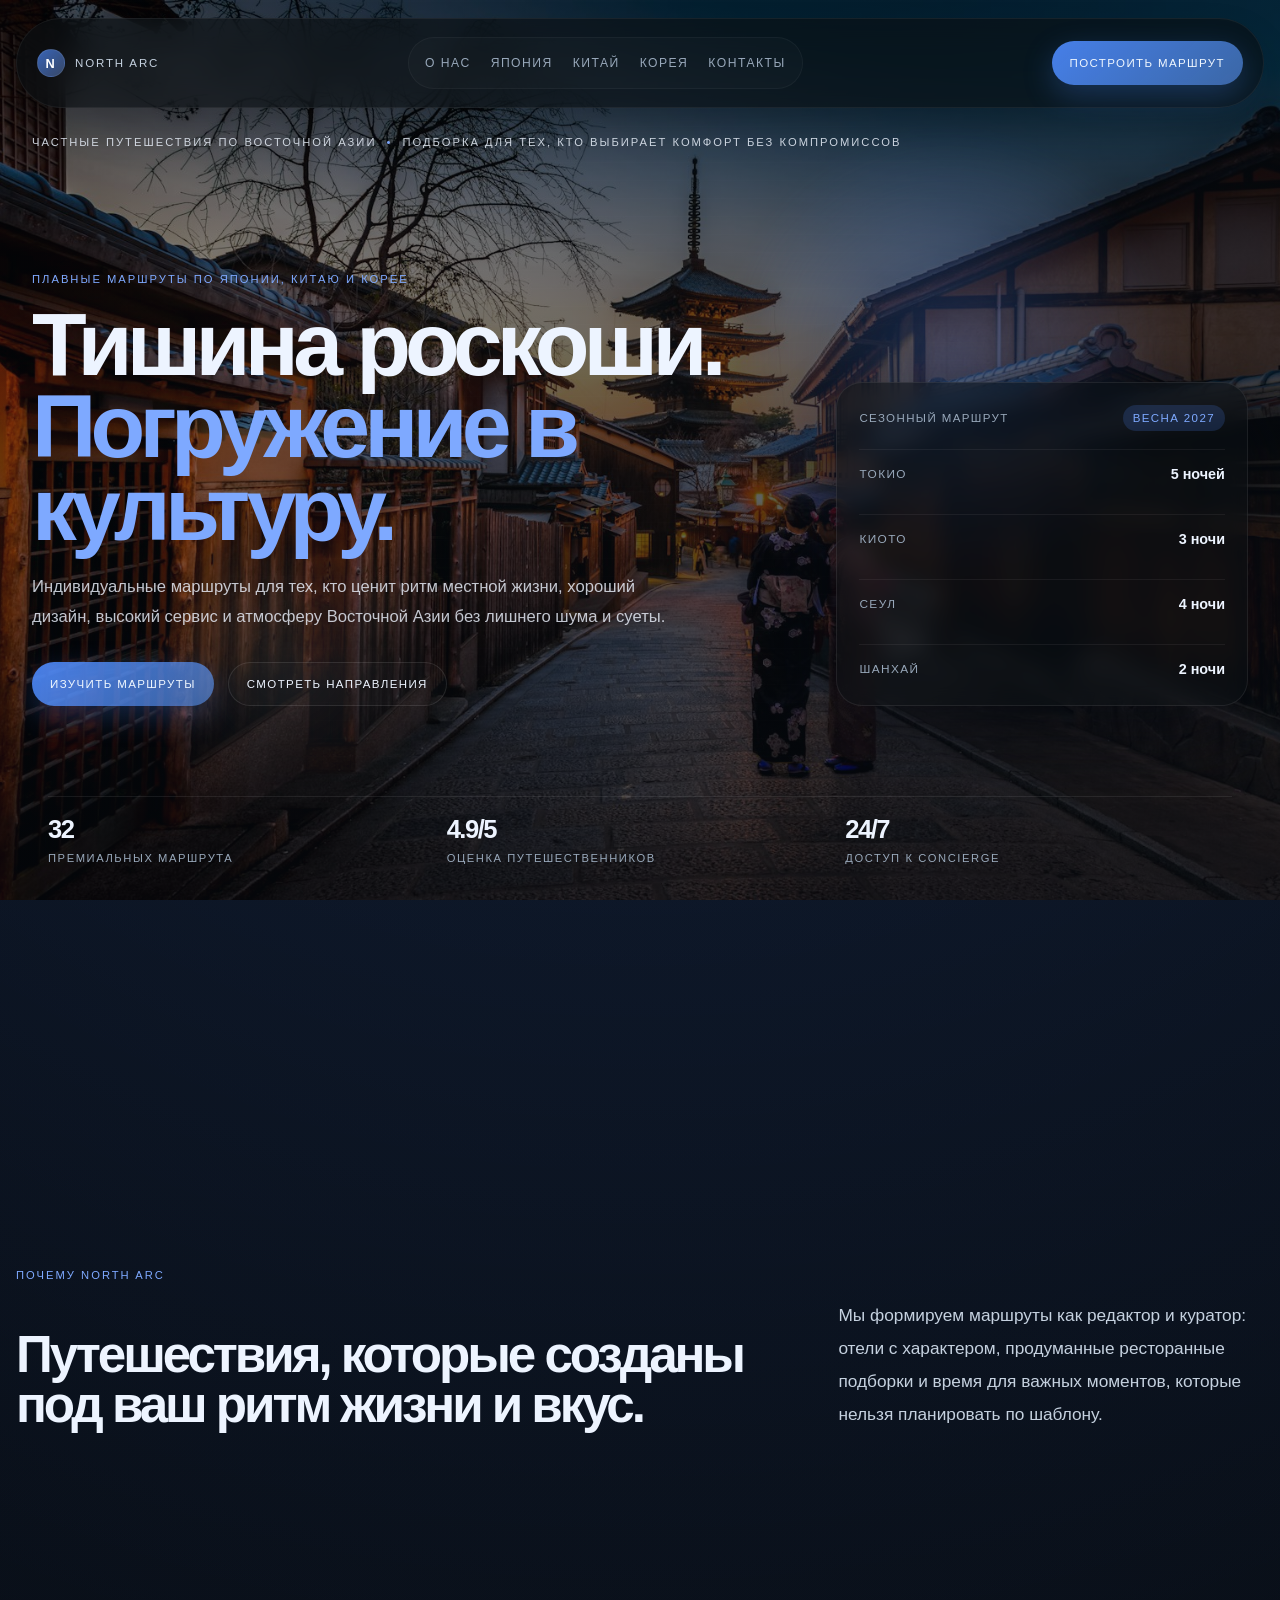
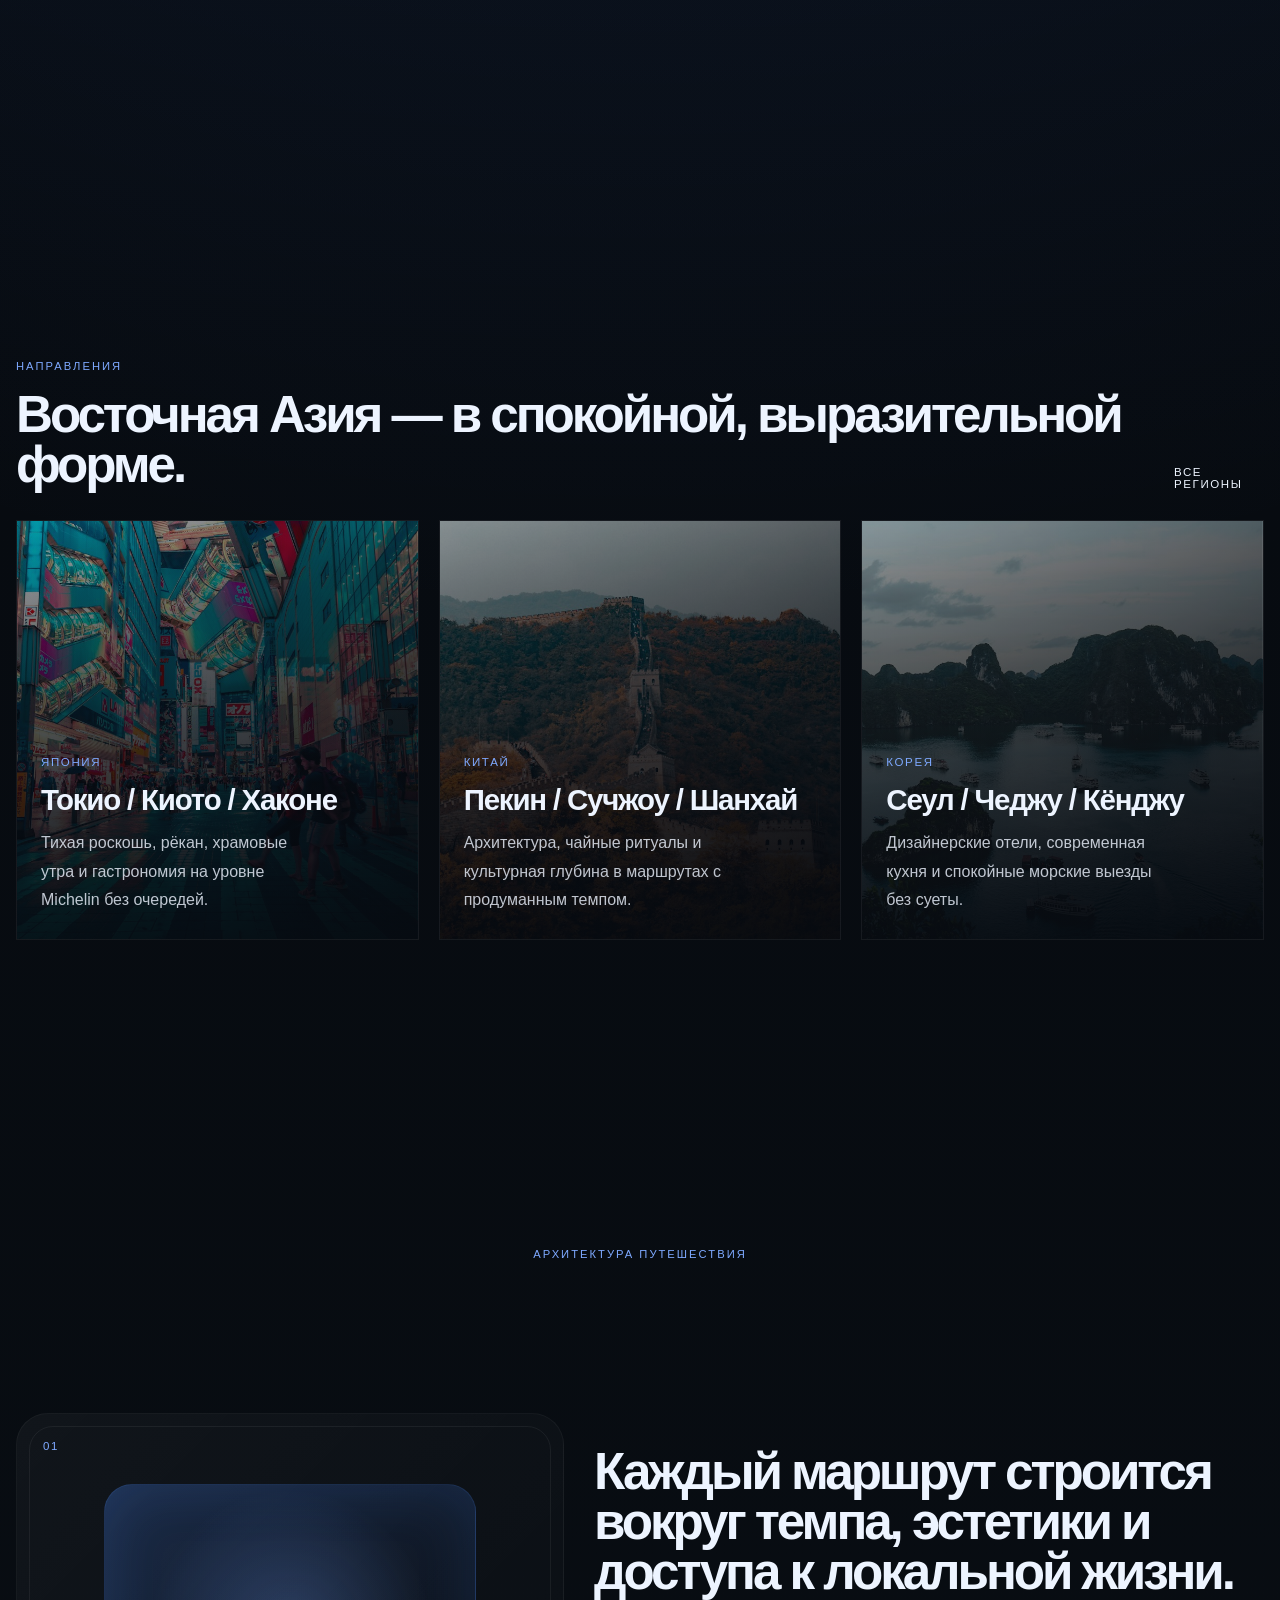
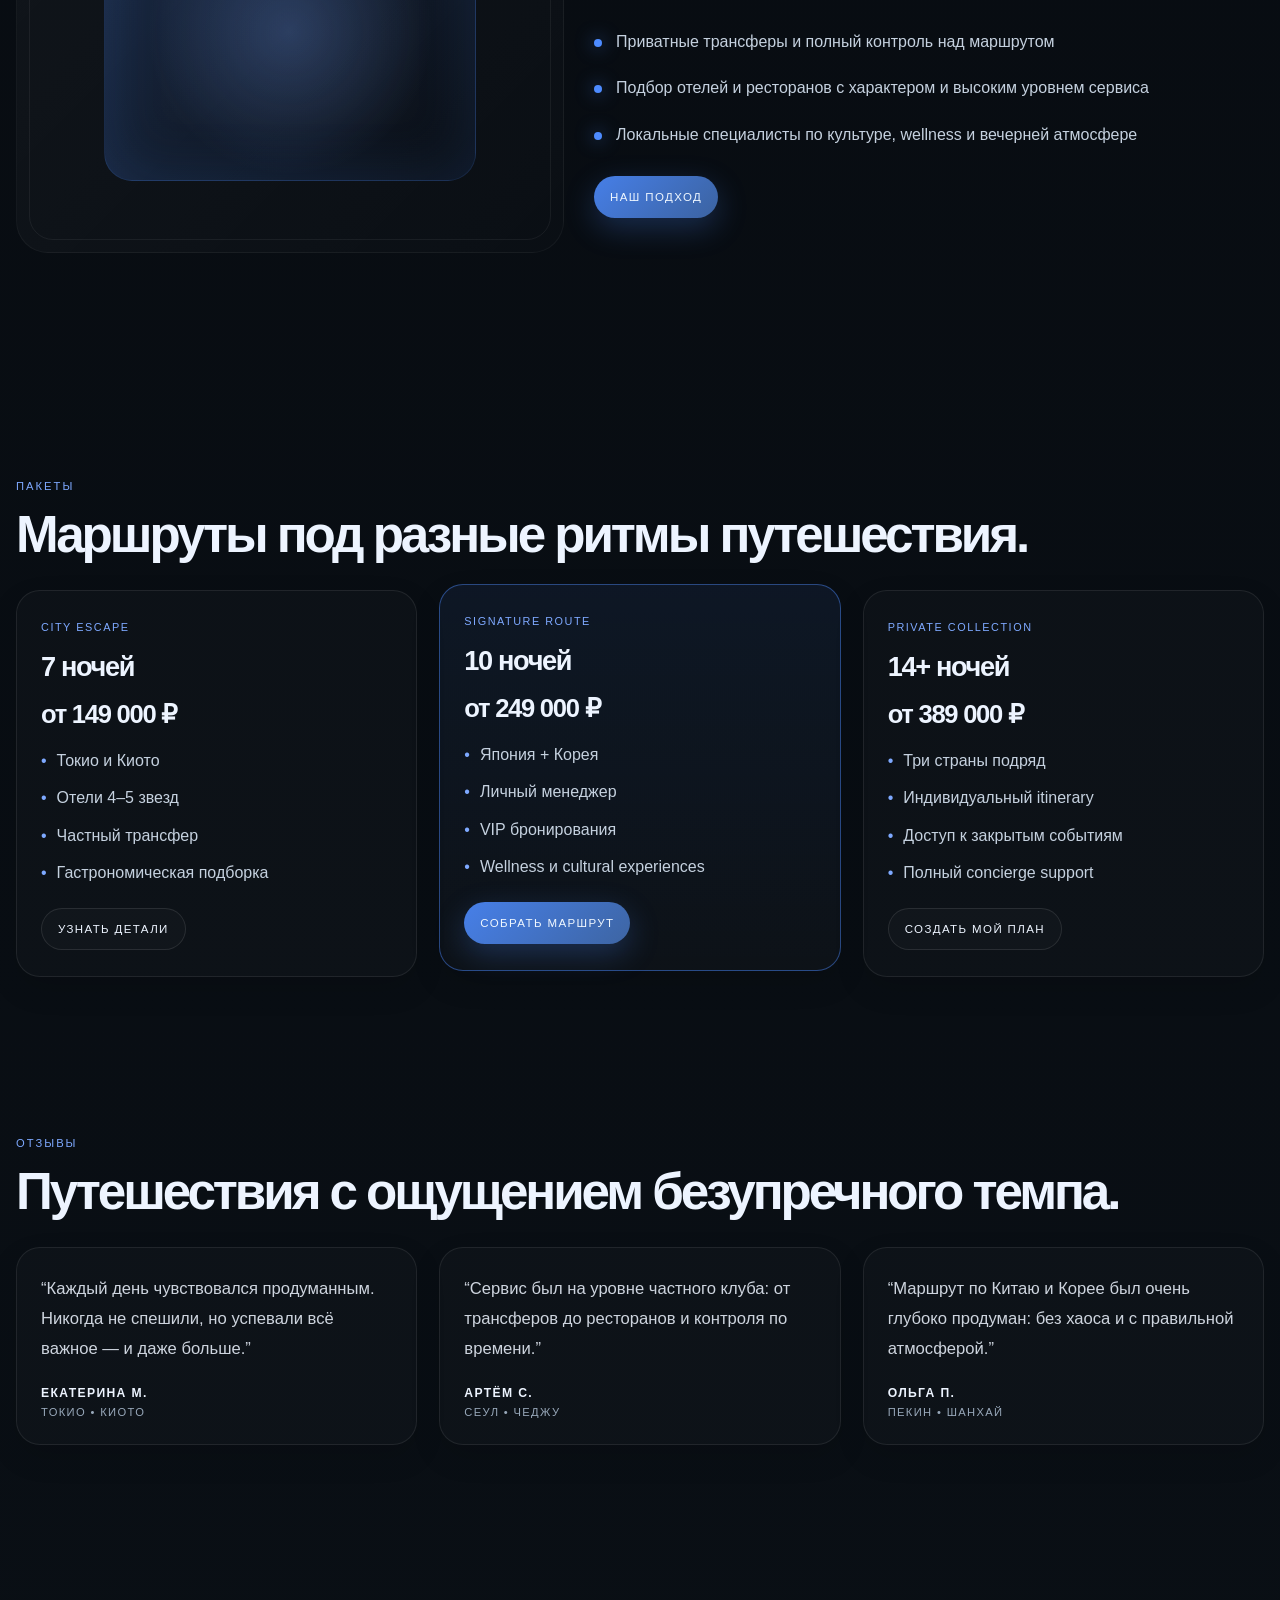
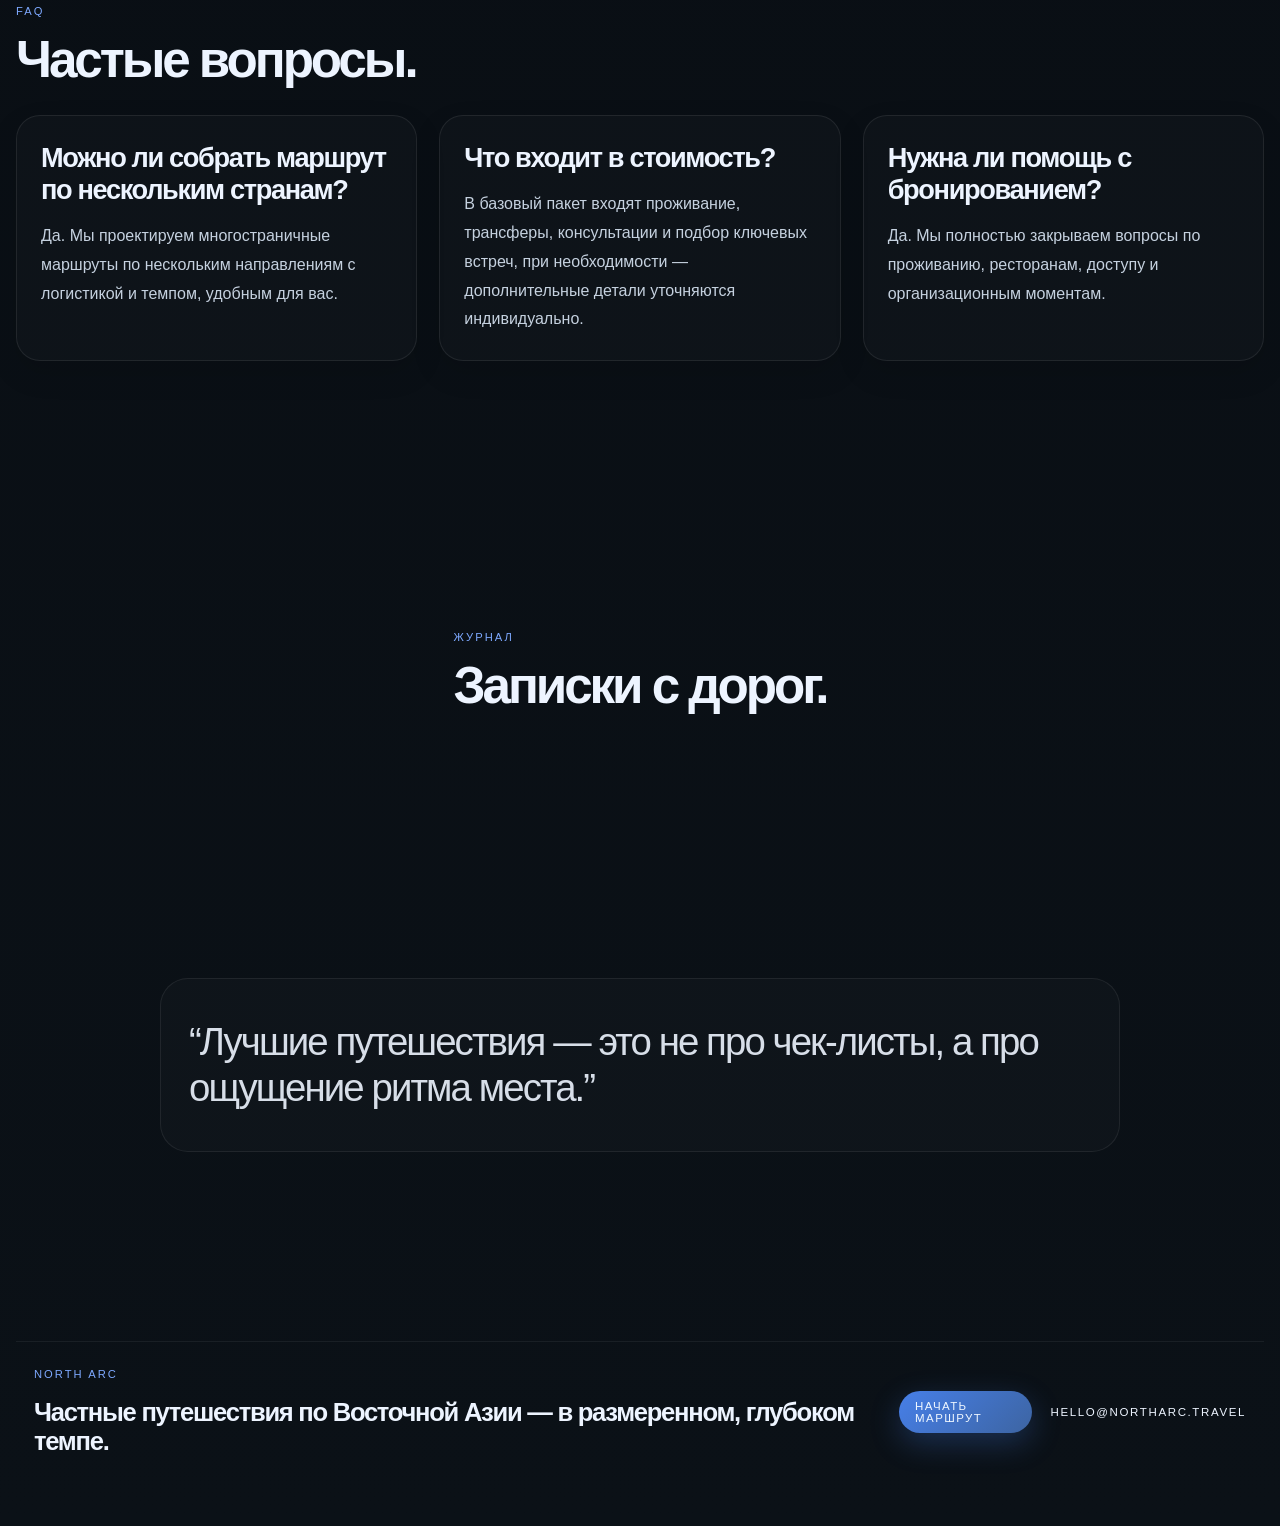
==== index.html @ 490ca690 "first commit" ====
<!DOCTYPE html>
<html lang="ru">
  <head>
    <meta charset="UTF-8" />
    <meta name="viewport" content="width=device-width, initial-scale=1.0" />
    <title>North Arc — Частные путешествия по Восточной Азии</title>
    <meta
      name="description"
      content="Премиальные маршруты по Японии, Китаю и Корее — персональные туры, частные гиды и безупречная логистика."
    />
    <link rel="stylesheet" href="styles.css" />
  </head>
  <body>
    <div class="page-shell">
      <header class="site-header header-hero">
        <a class="brand" href="index.html" aria-label="North Arc home">
          <span class="brand-mark">N</span>
          <span>North Arc</span>
        </a>

        <nav class="main-nav" aria-label="Основная навигация">
          <a href="#signature">О нас</a>
          <a href="#destinations">Япония</a>
          <a href="#craft">Китай</a>
          <a href="#journal">Корея</a>
          <a href="#contact">Контакты</a>
        </nav>

        <a class="nav-cta" href="contact.html">Построить маршрут</a>
      </header>

      <main>
        <section class="hero" id="top">
          <div class="hero-bg" aria-hidden="true">
            <div class="orb orb-one"></div>
            <div class="orb orb-two"></div>
            <div class="grain"></div>
          </div>

          <div class="hero-topline">
            <span>Частные путешествия по Восточной Азии</span>
            <span class="dot">•</span>
            <span>Подборка для тех, кто выбирает комфорт без компромиссов</span>
          </div>

          <div class="hero-content">
            <div class="hero-copy">
              <p class="eyebrow">Плавные маршруты по Японии, Китаю и Корее</p>
              <h1>Тишина роскоши. <span>Погружение в культуру.</span></h1>
              <p class="lead">
                Индивидуальные маршруты для тех, кто ценит ритм местной жизни, хороший дизайн,
                высокий сервис и атмосферу Восточной Азии без лишнего шума и суеты.
              </p>

              <div class="hero-actions">
                <a class="primary-btn" href="#destinations">Изучить маршруты</a>
                <a class="secondary-btn" href="destinations.html">Смотреть направления</a>
              </div>
            </div>

            <aside class="hero-card" aria-label="Сезонный маршрут">
              <div class="card-header">
                <span>Сезонный маршрут</span>
                <span class="chip">Весна 2027</span>
              </div>

              <div class="route-list">
                <div>
                  <small>Токио</small>
                  <strong>5 ночей</strong>
                </div>
                <div>
                  <small>Киото</small>
                  <strong>3 ночи</strong>
                </div>
                <div>
                  <small>Сеул</small>
                  <strong>4 ночи</strong>
                </div>
                <div>
                  <small>Шанхай</small>
                  <strong>2 ночи</strong>
                </div>
              </div>
            </aside>
          </div>

          <div class="hero-footer" aria-label="Требуемые метрики">
            <div>
              <span class="value">32</span>
              <span class="label">премиальных маршрута</span>
            </div>
            <div>
              <span class="value">4.9/5</span>
              <span class="label">оценка путешественников</span>
            </div>
            <div>
              <span class="value">24/7</span>
              <span class="label">доступ к concierge</span>
            </div>
          </div>
        </section>

        <section class="section intro-panel" id="signature">
          <div class="section-kicker">Почему North Arc</div>
          <div class="panel-grid">
            <div class="intro-copy">
              <h2>Путешествия, которые созданы под ваш ритм жизни и вкус.</h2>
            </div>
            <div class="intro-text">
              <p>
                Мы формируем маршруты как редактор и куратор: отели с характером, продуманные
                ресторанные подборки и время для важных моментов, которые нельзя планировать по шаблону.
              </p>
            </div>
          </div>
        </section>

        <section class="section destinations" id="destinations">
          <div class="section-head">
            <div>
              <p class="section-kicker">Направления</p>
              <h2>Восточная Азия — в спокойной, выразительной форме.</h2>
            </div>
            <a href="destinations.html" class="text-link">Все регионы</a>
          </div>

          <div class="destination-grid">
            <article class="destination-card japan">
              <span class="country">Япония</span>
              <h3>Токио / Киото / Хаконе</h3>
              <p>Тихая роскошь, рёкан, храмовые утра и гастрономия на уровне Michelin без очередей.</p>
            </article>

            <article class="destination-card china">
              <span class="country">Китай</span>
              <h3>Пекин / Сучжоу / Шанхай</h3>
              <p>Архитектура, чайные ритуалы и культурная глубина в маршрутах с продуманным темпом.</p>
            </article>

            <article class="destination-card korea">
              <span class="country">Корея</span>
              <h3>Сеул / Чеджу / Кёнджу</h3>
              <p>Дизайнерские отели, современная кухня и спокойные морские выезды без суеты.</p>
            </article>
          </div>
        </section>

        <section class="section craft" id="craft">
          <div class="section-kicker">Архитектура путешествия</div>
          <div class="craft-layout">
            <div class="craft-visual">
              <div class="frame-visual">
                <span class="tag">01</span>
                <div class="visual-lines"></div>
              </div>
            </div>
            <div class="craft-copy">
              <h2>Каждый маршрут строится вокруг темпа, эстетики и доступа к локальной жизни.</h2>
              <ul class="feature-list">
                <li>Приватные трансферы и полный контроль над маршрутом</li>
                <li>Подбор отелей и ресторанов с характером и высоким уровнем сервиса</li>
                <li>Локальные специалисты по культуре, wellness и вечерней атмосфере</li>
              </ul>
              <a class="primary-btn small" href="experience.html">Наш подход</a>
            </div>
          </div>
        </section>

        <section class="section packages" id="packages">
          <div class="section-head">
            <div>
              <p class="section-kicker">Пакеты</p>
              <h2>Маршруты под разные ритмы путешествия.</h2>
            </div>
          </div>

          <div class="pricing-grid">
            <article class="price-card">
              <span class="plan">City Escape</span>
              <h3>7 ночей</h3>
              <div class="price">от 149 000 ₽</div>
              <ul>
                <li>Токио и Киото</li>
                <li>Отели 4–5 звезд</li>
                <li>Частный трансфер</li>
                <li>Гастрономическая подборка</li>
              </ul>
              <a class="secondary-btn small" href="contact.html">Узнать детали</a>
            </article>

            <article class="price-card featured">
              <span class="plan">Signature Route</span>
              <h3>10 ночей</h3>
              <div class="price">от 249 000 ₽</div>
              <ul>
                <li>Япония + Корея</li>
                <li>Личный менеджер</li>
                <li>VIP бронирования</li>
                <li>Wellness и cultural experiences</li>
              </ul>
              <a class="primary-btn small" href="contact.html">Собрать маршрут</a>
            </article>

            <article class="price-card">
              <span class="plan">Private Collection</span>
              <h3>14+ ночей</h3>
              <div class="price">от 389 000 ₽</div>
              <ul>
                <li>Три страны подряд</li>
                <li>Индивидуальный itinerary</li>
                <li>Доступ к закрытым событиям</li>
                <li>Полный concierge support</li>
              </ul>
              <a class="secondary-btn small" href="contact.html">Создать мой план</a>
            </article>
          </div>
        </section>

        <section class="section testimonials">
          <div class="section-head">
            <div>
              <p class="section-kicker">Отзывы</p>
              <h2>Путешествия с ощущением безупречного темпа.</h2>
            </div>
          </div>

          <div class="testimonial-grid">
            <article class="review-card">
              <p>“Каждый день чувствовался продуманным. Никогда не спешили, но успевали всё важное — и даже больше.”</p>
              <div class="review-meta">
                <strong>Екатерина М.</strong>
                <span>Токио • Киото</span>
              </div>
            </article>

            <article class="review-card">
              <p>“Сервис был на уровне частного клуба: от трансферов до ресторанов и контроля по времени.”</p>
              <div class="review-meta">
                <strong>Артём С.</strong>
                <span>Сеул • Чеджу</span>
              </div>
            </article>

            <article class="review-card">
              <p>“Маршрут по Китаю и Корее был очень глубоко продуман: без хаоса и с правильной атмосферой.”</p>
              <div class="review-meta">
                <strong>Ольга П.</strong>
                <span>Пекин • Шанхай</span>
              </div>
            </article>
          </div>
        </section>

        <section class="section faq" id="faq">
          <div class="section-head">
            <div>
              <p class="section-kicker">FAQ</p>
              <h2>Частые вопросы.</h2>
            </div>
          </div>

          <div class="faq-grid">
            <div class="faq-item">
              <h3>Можно ли собрать маршрут по нескольким странам?</h3>
              <p>Да. Мы проектируем многостраничные маршруты по нескольким направлениям с логистикой и темпом, удобным для вас.</p>
            </div>
            <div class="faq-item">
              <h3>Что входит в стоимость?</h3>
              <p>В базовый пакет входят проживание, трансферы, консультации и подбор ключевых встреч, при необходимости — дополнительные детали уточняются индивидуально.</p>
            </div>
            <div class="faq-item">
              <h3>Нужна ли помощь с бронированием?</h3>
              <p>Да. Мы полностью закрываем вопросы по проживанию, ресторанам, доступу и организационным моментам.</p>
            </div>
          </div>
        </section>

        <section class="section journal" id="journal">
          <div class="section-head">
            <div>
              <p class="section-kicker">Журнал</p>
              <h2>Записки с дорог.</h2>
            </div>
          </div>

          <div class="quote-panel">
            <p>
              “Лучшие путешествия — это не про чек-листы, а про ощущение ритма места.”
            </p>
          </div>
        </section>
      </main>

      <footer class="site-footer" id="contact">
        <div>
          <p class="section-kicker">North Arc</p>
          <h3>Частные путешествия по Восточной Азии — в размеренном, глубоком темпе.</h3>
        </div>

        <div class="footer-actions">
          <a href="contact.html" class="primary-btn small">Начать маршрут</a>
          <a href="mailto:hello@northarc.travel" class="text-link">hello@northarc.travel</a>
        </div>
      </footer>
    </div>

    <script src="script.js"></script>
  </body>
</html>
---- styles.css ----
:root {
  --bg: #07090d;
  --bg-soft: #0e1318;
  --panel: rgba(19, 25, 31, 0.82);
  --panel-strong: rgba(12, 16, 21, 0.92);
  --elevated: rgba(255, 255, 255, 0.04);
  --line: rgba(255, 255, 255, 0.08);
  --text: #edf4ff;
  --muted: #98a8ba;
  --muted-strong: #c5d1df;
  --accent: #4d8bff;
  --accent-strong: #7ea9ff;
  --shadow: 0 30px 80px rgba(6, 9, 16, 0.7);
  --radius: 26px;
  --radius-sm: 18px;
  --max: 1440px;
}

* {
  box-sizing: border-box;
}

html {
  scroll-behavior: smooth;
}

body {
  margin: 0;
  font-family: "Segoe UI", Inter, Helvetica, Arial, sans-serif;
  background:
    radial-gradient(circle at top, rgba(77, 139, 255, 0.18), transparent 35%),
    linear-gradient(180deg, #05080d 0%, #0b1117 100%);
  color: var(--text);
  overflow-x: hidden;
}

body::-webkit-scrollbar {
  width: 0;
  height: 0;
}

a {
  color: inherit;
  text-decoration: none;
}

img {
  max-width: 100%;
  display: block;
}

button,
input,
textarea {
  font: inherit;
}

.page-shell {
  width: 100%;
  min-height: 100vh;
  background: transparent;
}

.site-header {
  position: sticky;
  top: 0;
  z-index: 40;
  width: min(var(--max), calc(100% - 32px));
  margin: 22px auto 0;
  padding: 18px 20px;
  display: flex;
  align-items: center;
  justify-content: space-between;
  gap: 18px;
  background: rgba(11, 15, 19, 0.62);
  border: 1px solid rgba(255, 255, 255, 0.06);
  backdrop-filter: blur(16px);
  border-radius: 999px;
  box-shadow: 0 18px 35px rgba(0, 0, 0, 0.18);
}

.header-hero {
  position: absolute;
  top: 0;
  left: 50%;
  transform: translateX(-50%);
  margin-top: 18px;
}

.brand {
  display: inline-flex;
  align-items: center;
  gap: 10px;
  letter-spacing: 0.16em;
  text-transform: uppercase;
  font-size: 0.72rem;
  color: var(--muted-strong);
}

.brand-mark {
  width: 28px;
  height: 28px;
  display: grid;
  place-items: center;
  border-radius: 50%;
  background: linear-gradient(135deg, rgba(77, 139, 255, 0.7), rgba(126, 169, 255, 0.35));
  border: 1px solid rgba(255, 255, 255, 0.08);
  font-size: 0.8rem;
  color: white;
  font-weight: 700;
}

.main-nav {
  display: inline-flex;
  align-items: center;
  justify-content: center;
  gap: 20px;
  padding: 10px 16px;
  background: rgba(255, 255, 255, 0.02);
  border-radius: 999px;
  border: 1px solid rgba(255, 255, 255, 0.04);
}

.main-nav a {
  position: relative;
  padding: 8px 0;
  font-size: 0.76rem;
  letter-spacing: 0.12em;
  text-transform: uppercase;
  color: var(--muted);
  transition: color 0.25s ease;
}

.main-nav a::after {
  content: "";
  position: absolute;
  left: 0;
  bottom: -2px;
  width: 100%;
  height: 1px;
  background: linear-gradient(90deg, transparent, var(--accent), transparent);
  transform: scaleX(0);
  transform-origin: center;
  transition: transform 0.28s ease;
}

.main-nav a:hover,
.main-nav a:focus-visible {
  color: var(--text);
}

.main-nav a:hover::after,
.main-nav a:focus-visible::after {
  transform: scaleX(1);
}

.nav-cta,
.primary-btn,
.secondary-btn {
  display: inline-flex;
  align-items: center;
  justify-content: center;
  min-height: 44px;
  padding: 0 18px;
  border-radius: 999px;
  font-size: 0.72rem;
  letter-spacing: 0.12em;
  text-transform: uppercase;
  transition: transform 0.25s ease, box-shadow 0.25s ease, border-color 0.25s ease;
}

.nav-cta,
.primary-btn {
  background: linear-gradient(135deg, rgba(77, 139, 255, 0.9), rgba(94, 156, 255, 0.6));
  color: #eff7ff;
  box-shadow: 0 10px 30px rgba(77, 139, 255, 0.25);
}

.secondary-btn {
  border: 1px solid rgba(255, 255, 255, 0.1);
  background: rgba(255, 255, 255, 0.02);
  color: var(--text);
}

.nav-cta:hover,
.primary-btn:hover,
.secondary-btn:hover,
.nav-cta:focus-visible,
.primary-btn:focus-visible,
.secondary-btn:focus-visible {
  transform: translateY(-1px);
}

.hero {
  position: relative;
  width: 100vw;
  min-height: 100vh;
  padding: 118px 32px 36px;
  display: flex;
  flex-direction: column;
  justify-content: space-between;
  overflow: hidden;
  border: none;
}

.hero-bg {
  position: absolute;
  inset: 0;
  background:
    linear-gradient(135deg, rgba(3, 7, 12, 0.42), rgba(8, 12, 18, 0.8)),
    url("./assets/hero.jpg") center/cover no-repeat;
}

.orb {
  position: absolute;
  border-radius: 50%;
  filter: blur(10px);
  opacity: 0.65;
}

.orb-one {
  width: 460px;
  height: 460px;
  right: 8%;
  top: 14%;
  background: radial-gradient(circle, rgba(77, 139, 255, 0.42), transparent 70%);
}

.orb-two {
  width: 320px;
  height: 320px;
  left: 10%;
  bottom: 8%;
  background: radial-gradient(circle, rgba(255, 255, 255, 0.12), transparent 70%);
}

.grain {
  position: absolute;
  inset: 0;
  background-image: linear-gradient(rgba(255,255,255,0.03) 1px, transparent 1px), linear-gradient(90deg, rgba(255,255,255,0.02) 1px, transparent 1px);
  background-size: 18px 18px;
  mask-image: radial-gradient(circle at center, black 40%, transparent 100%);
  opacity: 0.18;
}

.hero-topline,
.hero-content,
.hero-footer {
  position: relative;
  z-index: 1;
  width: min(var(--max), 100%);
  margin-inline: auto;
}

.hero-topline {
  display: inline-flex;
  align-items: center;
  gap: 10px;
  font-size: 0.7rem;
  letter-spacing: 0.18em;
  text-transform: uppercase;
  color: rgba(237, 244, 255, 0.86);
  margin-top: 18px;
}

.dot {
  color: var(--accent-strong);
}

.hero-content {
  display: grid;
  grid-template-columns: 1.3fr 0.7fr;
  align-items: end;
  gap: 40px;
  min-height: 52vh;
}

.hero-copy {
  max-width: 760px;
}

.eyebrow,
.section-kicker,
.region-tag {
  margin: 0 0 18px;
  font-size: 0.7rem;
  letter-spacing: 0.18em;
  text-transform: uppercase;
  color: var(--accent-strong);
}

.hero-copy h1 {
  margin: 0;
  font-size: clamp(3.5rem, 7vw, 8rem);
  line-height: 0.92;
  letter-spacing: -0.065em;
  font-weight: 700;
}

.hero-copy h1 span {
  color: var(--accent-strong);
}

.lead {
  max-width: 640px;
  margin-top: 22px;
  margin-bottom: 30px;
  color: rgba(237, 244, 255, 0.8);
  font-size: clamp(1rem, 1.3vw, 1.24rem);
  line-height: 1.8;
}

.hero-actions {
  display: flex;
  flex-wrap: wrap;
  gap: 14px;
}

.hero-card {
  padding: 22px 22px 12px;
  border-radius: var(--radius);
  background: rgba(12, 16, 21, 0.58);
  border: 1px solid rgba(255, 255, 255, 0.08);
  box-shadow: var(--shadow);
  backdrop-filter: blur(10px);
}

.card-header {
  display: flex;
  align-items: center;
  justify-content: space-between;
  gap: 12px;
  padding-bottom: 18px;
  font-size: 0.72rem;
  letter-spacing: 0.12em;
  text-transform: uppercase;
  color: var(--muted);
}

.chip {
  display: inline-block;
  padding: 7px 10px;
  border-radius: 999px;
  background: rgba(77, 139, 255, 0.18);
  color: var(--accent-strong);
}

.route-list {
  display: grid;
  gap: 16px;
}

.route-list div {
  display: flex;
  align-items: center;
  justify-content: space-between;
  gap: 12px;
  padding: 16px 0;
  border-top: 1px solid rgba(255, 255, 255, 0.06);
}

.route-list small {
  color: var(--muted);
  font-size: 0.74rem;
  letter-spacing: 0.12em;
  text-transform: uppercase;
}

.route-list strong {
  font-size: 0.9rem;
  font-weight: 600;
}

.hero-footer {
  display: grid;
  grid-template-columns: repeat(3, minmax(0, 1fr));
  gap: 12px;
  width: min(var(--max), calc(100% - 32px));
  border-top: 1px solid rgba(255, 255, 255, 0.08);
  padding-top: 18px;
}

.hero-footer div {
  display: flex;
  flex-direction: column;
  gap: 8px;
}

.value {
  font-size: clamp(1.6rem, 2vw, 2.4rem);
  letter-spacing: -0.06em;
  font-weight: 700;
}

.label {
  color: var(--muted);
  font-size: 0.7rem;
  letter-spacing: 0.14em;
  text-transform: uppercase;
}

.section {
  width: min(var(--max), calc(100% - 32px));
  margin: 0 auto;
  padding: 80px 0;
}

.intro-panel {
  min-height: 100vh;
  display: flex;
  flex-direction: column;
  justify-content: center;
}

.panel-grid {
  display: grid;
  grid-template-columns: 1.3fr 0.7fr;
  gap: 32px;
  align-items: end;
}

.intro-copy h2,
.section-head h2,
.craft-copy h2,
.page-copy h1 {
  margin: 0;
  font-size: clamp(2.3rem, 4vw, 4.5rem);
  font-weight: 600;
  letter-spacing: -0.06em;
  line-height: 0.98;
}

.intro-text p {
  margin: 0;
  color: var(--muted-strong);
  font-size: 1.08rem;
  line-height: 1.9;
}

.destinations {
  min-height: 100vh;
  display: flex;
  flex-direction: column;
  justify-content: center;
}

.section-head {
  display: flex;
  align-items: end;
  justify-content: space-between;
  gap: 20px;
  margin-bottom: 30px;
}

.text-link {
  color: var(--text);
  font-size: 0.72rem;
  letter-spacing: 0.14em;
  text-transform: uppercase;
}

.destination-grid {
  display: grid;
  grid-template-columns: repeat(3, minmax(0, 1fr));
  gap: 20px;
}

.destination-card {
  position: relative;
  min-height: 420px;
  padding: 24px;
  display: flex;
  flex-direction: column;
  justify-content: flex-end;
  background: linear-gradient(180deg, rgba(9, 12, 16, 0.12), rgba(8, 12, 18, 0.86));
  border: 1px solid rgba(255, 255, 255, 0.06);
  overflow: hidden;
  transition: transform 0.3s ease, border-color 0.3s ease;
}

.destination-card::before {
  content: "";
  position: absolute;
  inset: 0;
  opacity: 0.9;
  z-index: 0;
  background-size: cover;
  background-position: center;
  background-repeat: no-repeat;
}

.destination-card::after {
  content: "";
  position: absolute;
  inset: 0;
  background: linear-gradient(180deg, rgba(6, 10, 16, 0.15), rgba(6, 10, 16, 0.88));
}

.destination-card > * {
  position: relative;
  z-index: 1;
}

.destination-card:hover {
  transform: translateY(-4px);
  border-color: rgba(77, 139, 255, 0.4);
}

.destination-card.japan::before {
  background-image:
    linear-gradient(135deg, rgba(11, 16, 22, 0.16), rgba(7, 10, 15, 0.86)),
    url("./assets/japan.jpg");
}

.destination-card.china::before {
  background-image:
    linear-gradient(135deg, rgba(11, 16, 22, 0.2), rgba(7, 10, 15, 0.84)),
    url("./assets/china.jpg");
}

.destination-card.korea::before {
  background-image:
    linear-gradient(135deg, rgba(11, 16, 22, 0.18), rgba(7, 10, 15, 0.85)),
    url("./assets/korea.jpg");
}

.country {
  display: inline-block;
  margin-bottom: 16px;
  font-size: 0.72rem;
  letter-spacing: 0.14em;
  text-transform: uppercase;
  color: var(--accent-strong);
}

.destination-card h3 {
  margin: 0 0 12px;
  font-size: clamp(1.8rem, 2.3vw, 2.5rem);
  line-height: 1.1;
  letter-spacing: -0.04em;
}

.destination-card p {
  margin: 0;
  max-width: 30ch;
  color: rgba(237, 244, 255, 0.8);
  line-height: 1.8;
}

.craft {
  min-height: 100vh;
  display: grid;
  place-items: center;
}

.craft-layout {
  display: grid;
  grid-template-columns: 0.9fr 1.1fr;
  gap: 30px;
  align-items: center;
}

.frame-visual {
  position: relative;
  display: grid;
  place-items: center;
  min-height: 440px;
  background: linear-gradient(135deg, rgba(255, 255, 255, 0.04), rgba(255, 255, 255, 0.01));
  border: 1px solid rgba(255, 255, 255, 0.04);
  border-radius: 32px;
  overflow: hidden;
}

.frame-visual::before {
  content: "";
  position: absolute;
  inset: 12px;
  border: 1px solid rgba(255, 255, 255, 0.06);
  border-radius: 24px;
}

.tag {
  position: absolute;
  top: 26px;
  left: 26px;
  font-size: 0.72rem;
  letter-spacing: 0.14em;
  text-transform: uppercase;
  color: var(--accent-strong);
}

.visual-lines {
  width: 68%;
  height: 68%;
  border-radius: 28px;
  background:
    linear-gradient(135deg, rgba(77, 139, 255, 0.2), rgba(6, 8, 12, 0.2)),
    radial-gradient(circle at center, rgba(127, 169, 255, 0.28), transparent 60%);
  border: 1px solid rgba(77, 139, 255, 0.2);
  box-shadow: inset 0 0 60px rgba(77, 139, 255, 0.15);
}

.feature-list {
  margin: 30px 0 26px;
  padding: 0;
  list-style: none;
  display: grid;
  gap: 18px;
}

.feature-list li {
  position: relative;
  padding-left: 22px;
  color: var(--muted-strong);
  font-size: 1rem;
  line-height: 1.8;
}

.feature-list li::before {
  content: "";
  position: absolute;
  left: 0;
  top: 11px;
  width: 8px;
  height: 8px;
  border-radius: 50%;
  background: var(--accent);
  box-shadow: 0 0 18px rgba(77, 139, 255, 0.7);
}

.small {
  min-height: 42px;
  padding-inline: 16px;
}

.journal {
  min-height: 100vh;
  display: grid;
  place-items: center;
}

.quote-panel {
  margin-top: 18px;
  padding: 40px 28px;
  border: 1px solid rgba(255, 255, 255, 0.07);
  background: rgba(255, 255, 255, 0.02);
  border-radius: 28px;
  max-width: 960px;
}

.quote-panel p {
  margin: 0;
  font-size: clamp(1.8rem, 3vw, 3rem);
  letter-spacing: -0.05em;
  line-height: 1.2;
  color: rgba(237, 244, 255, 0.9);
}

.packages,
.testimonials,
.faq {
  min-height: auto;
}

.pricing-grid,
.testimonial-grid,
.faq-grid {
  display: grid;
  grid-template-columns: repeat(3, minmax(0, 1fr));
  gap: 22px;
}

.price-card,
.review-card,
.faq-item {
  position: relative;
  background: rgba(255, 255, 255, 0.02);
  border: 1px solid rgba(255, 255, 255, 0.08);
  border-radius: 24px;
  padding: 26px 24px;
  box-shadow: 0 12px 30px rgba(0, 0, 0, 0.12);
}

.price-card.featured {
  border-color: rgba(77, 139, 255, 0.45);
  background: linear-gradient(180deg, rgba(77, 139, 255, 0.08), rgba(255, 255, 255, 0.02));
  transform: translateY(-6px);
}

.plan {
  display: inline-block;
  margin-bottom: 18px;
  font-size: 0.68rem;
  letter-spacing: 0.14em;
  text-transform: uppercase;
  color: var(--accent-strong);
}

.price-card h3,
.faq-item h3 {
  margin: 0 0 16px;
  font-size: clamp(1.7rem, 2vw, 2.2rem);
  letter-spacing: -0.05em;
}

.price {
  margin-bottom: 18px;
  font-size: clamp(1.55rem, 2vw, 2.2rem);
  font-weight: 700;
  letter-spacing: -0.05em;
  color: var(--text);
}

.price-card ul {
  list-style: none;
  padding: 0;
  margin: 0 0 22px;
  display: grid;
  gap: 10px;
  color: var(--muted-strong);
  line-height: 1.7;
}

.price-card li::before {
  content: "•";
  color: var(--accent-strong);
  margin-right: 10px;
}

.review-card p {
  margin: 0 0 22px;
  color: rgba(237, 244, 255, 0.86);
  line-height: 1.8;
  font-size: 1.04rem;
}

.review-meta {
  display: flex;
  flex-direction: column;
  gap: 6px;
  color: var(--muted);
  font-size: 0.7rem;
  letter-spacing: 0.12em;
  text-transform: uppercase;
}

.review-meta strong {
  font-size: 0.76rem;
  color: var(--text);
}

.faq-item p {
  margin: 0;
  color: var(--muted-strong);
  line-height: 1.8;
}

.site-footer {
  width: min(var(--max), calc(100% - 32px));
  margin: 0 auto 40px;
  padding: 26px 18px 30px;
  border-top: 1px solid rgba(255, 255, 255, 0.06);
  display: flex;
  align-items: center;
  justify-content: space-between;
  gap: 20px;
}

.site-footer h3 {
  margin: 0;
  font-size: clamp(1.4rem, 2vw, 2.4rem);
  letter-spacing: -0.05em;
}

.footer-actions {
  display: flex;
  align-items: center;
  gap: 18px;
}

.inner-page .site-header {
  position: sticky;
  top: 0;
  margin-top: 20px;
}

.inner-main {
  width: min(var(--max), calc(100% - 32px));
  margin: 0 auto;
}

.compact-screen {
  min-height: 62vh;
  display: grid;
  place-items: center;
  padding-top: 50px;
}

.page-copy {
  max-width: 980px;
}

.page-copy.narrow {
  max-width: 760px;
}

.region-grid,
.process-grid {
  width: min(var(--max), calc(100% - 32px));
  margin: 0 auto 30px;
  display: grid;
  grid-template-columns: repeat(3, minmax(0, 1fr));
  gap: 22px;
}

.region-card,
.process-item {
  padding: 26px;
  border: 1px solid rgba(255, 255, 255, 0.06);
  background: rgba(255, 255, 255, 0.02);
  border-radius: 18px;
}

.region-card h2,
.process-item h3 {
  margin: 0 0 16px;
  font-size: clamp(1.8rem, 2.4vw, 2.5rem);
  letter-spacing: -0.05em;
}

.region-card p,
.process-item p {
  margin: 0 0 18px;
  color: var(--muted-strong);
  line-height: 1.8;
}

.region-card ul {
  margin: 0;
  padding-left: 18px;
  display: grid;
  gap: 10px;
  color: var(--text);
  line-height: 1.7;
}

.process-item span {
  display: inline-block;
  margin-bottom: 18px;
  color: var(--accent-strong);
  font-size: 0.72rem;
  letter-spacing: 0.14em;
  text-transform: uppercase;
}

.contact-hero {
  min-height: 46vh;
}

.contact-panel {
  width: min(var(--max), calc(100% - 32px));
  margin: 0 auto 36px;
  padding: 28px;
  border: 1px solid rgba(255, 255, 255, 0.06);
  border-radius: 28px;
  background: rgba(255, 255, 255, 0.02);
}

.inquiry-form {
  display: grid;
  gap: 22px;
}

.field-row {
  display: grid;
  grid-template-columns: repeat(2, minmax(0, 1fr));
  gap: 20px;
}

label {
  display: grid;
  gap: 10px;
  color: var(--muted-strong);
  font-size: 0.7rem;
  letter-spacing: 0.12em;
  text-transform: uppercase;
}

input,
textarea {
  width: 100%;
  border: 1px solid rgba(255, 255, 255, 0.08);
  border-radius: 16px;
  background: rgba(10, 12, 16, 0.82);
  color: var(--text);
  padding: 16px 18px;
  resize: none;
}

input::placeholder,
textarea::placeholder {
  color: rgba(152, 168, 186, 0.8);
  letter-spacing: normal;
  text-transform: none;
}

.simple-footer {
  margin-top: 40px;
}

@media (max-width: 980px) {
  .site-header {
    width: min(var(--max), calc(100% - 22px));
    padding: 16px 16px;
    border-radius: 26px;
    flex-wrap: wrap;
    justify-content: center;
  }

  .main-nav {
    width: 100%;
    justify-content: space-between;
    flex-wrap: wrap;
    gap: 8px 20px;
  }

  .hero-content,
  .panel-grid,
  .craft-layout,
  .destination-grid,
  .region-grid,
  .process-grid,
  .pricing-grid,
  .testimonial-grid,
  .faq-grid,
  .field-row {
    grid-template-columns: 1fr;
  }

  .hero {
    padding-inline: 18px;
  }

  .hero-topline {
    flex-wrap: wrap;
    letter-spacing: 0.1em;
  }

  .hero-footer {
    grid-template-columns: 1fr;
  }

  .section,
  .site-footer,
  .inner-main,
  .contact-panel,
  .region-grid,
  .process-grid {
    width: min(var(--max), calc(100% - 22px));
  }

  .site-footer {
    flex-direction: column;
    align-items: flex-start;
  }
}

@media (max-width: 560px) {
  .hero-copy h1 {
    font-size: 3.2rem;
  }

  .main-nav a {
    font-size: 0.64rem;
    letter-spacing: 0.09em;
  }

  .brand {
    letter-spacing: 0.1em;
  }

  .nav-cta,
  .primary-btn,
  .secondary-btn {
    width: 100%;
  }

  .hero-actions {
    flex-direction: column;
  }

  .section-head {
    align-items: flex-start;
    flex-direction: column;
  }
}
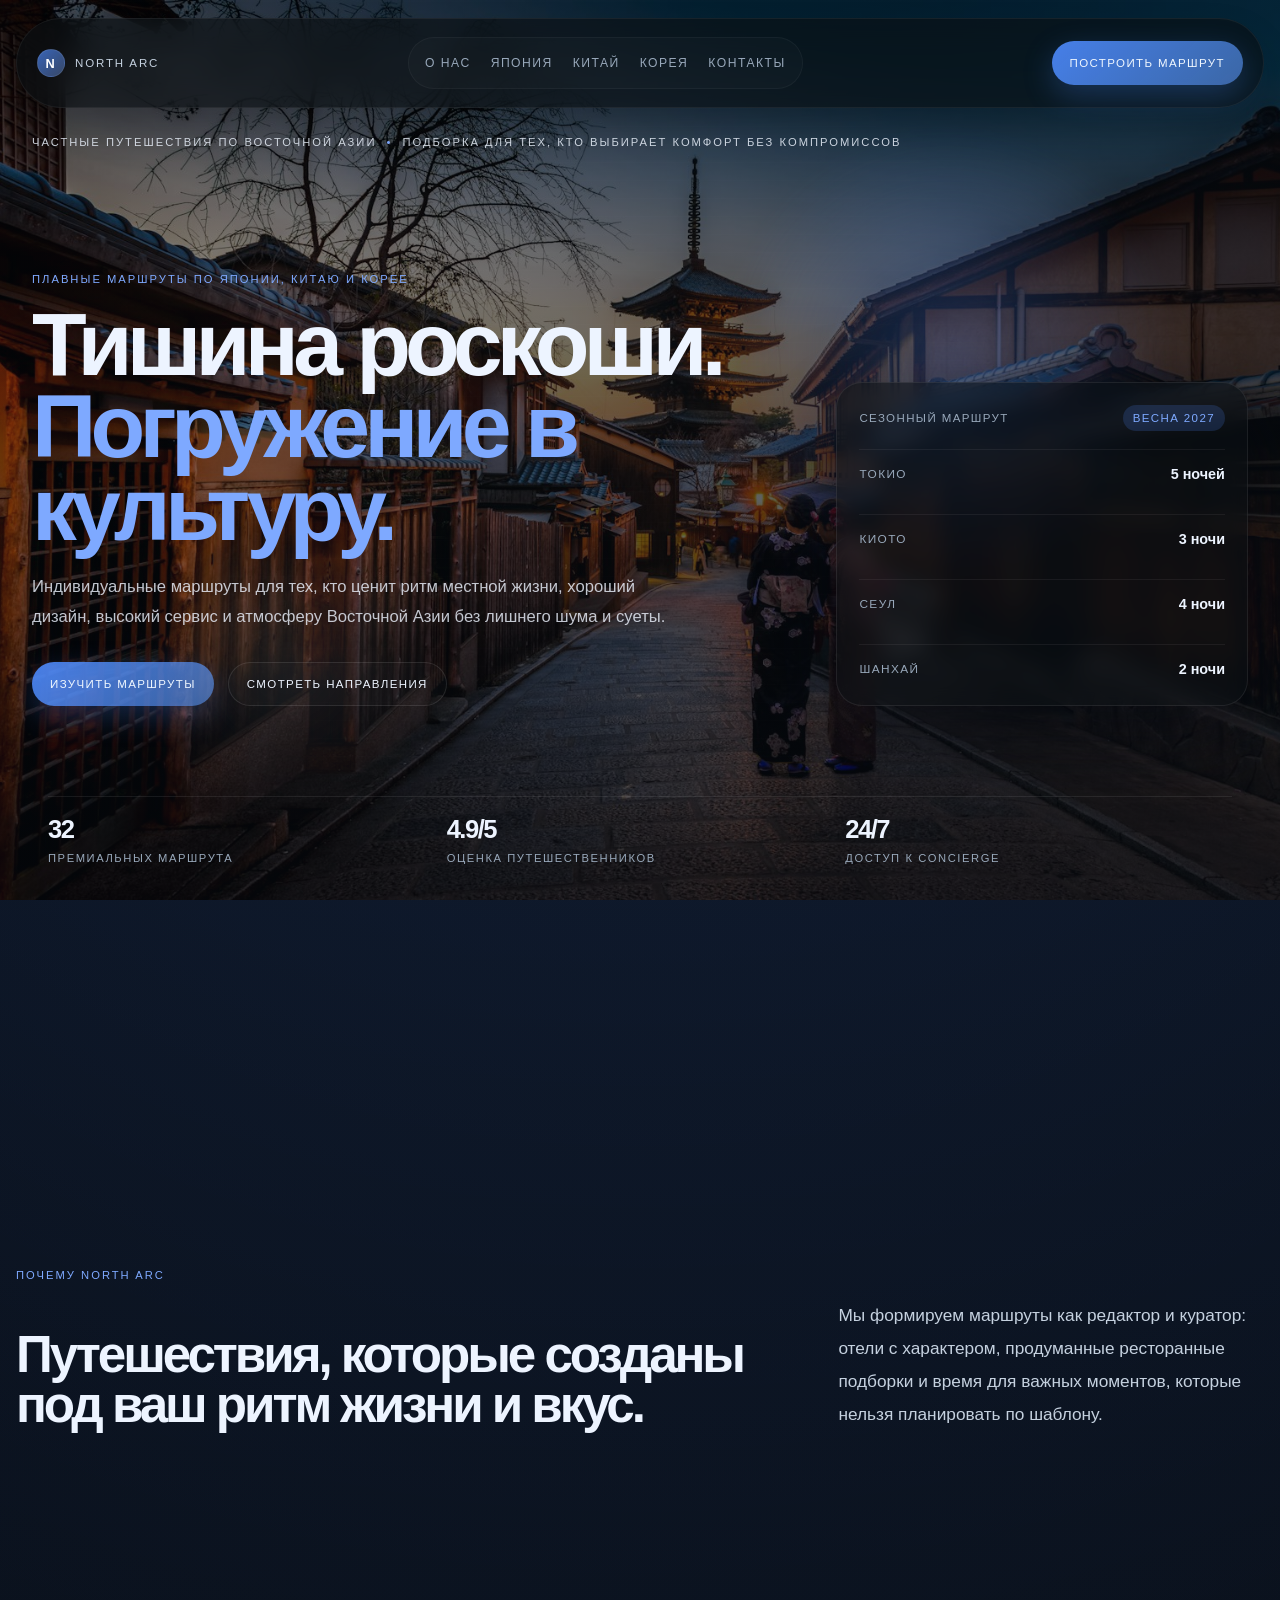
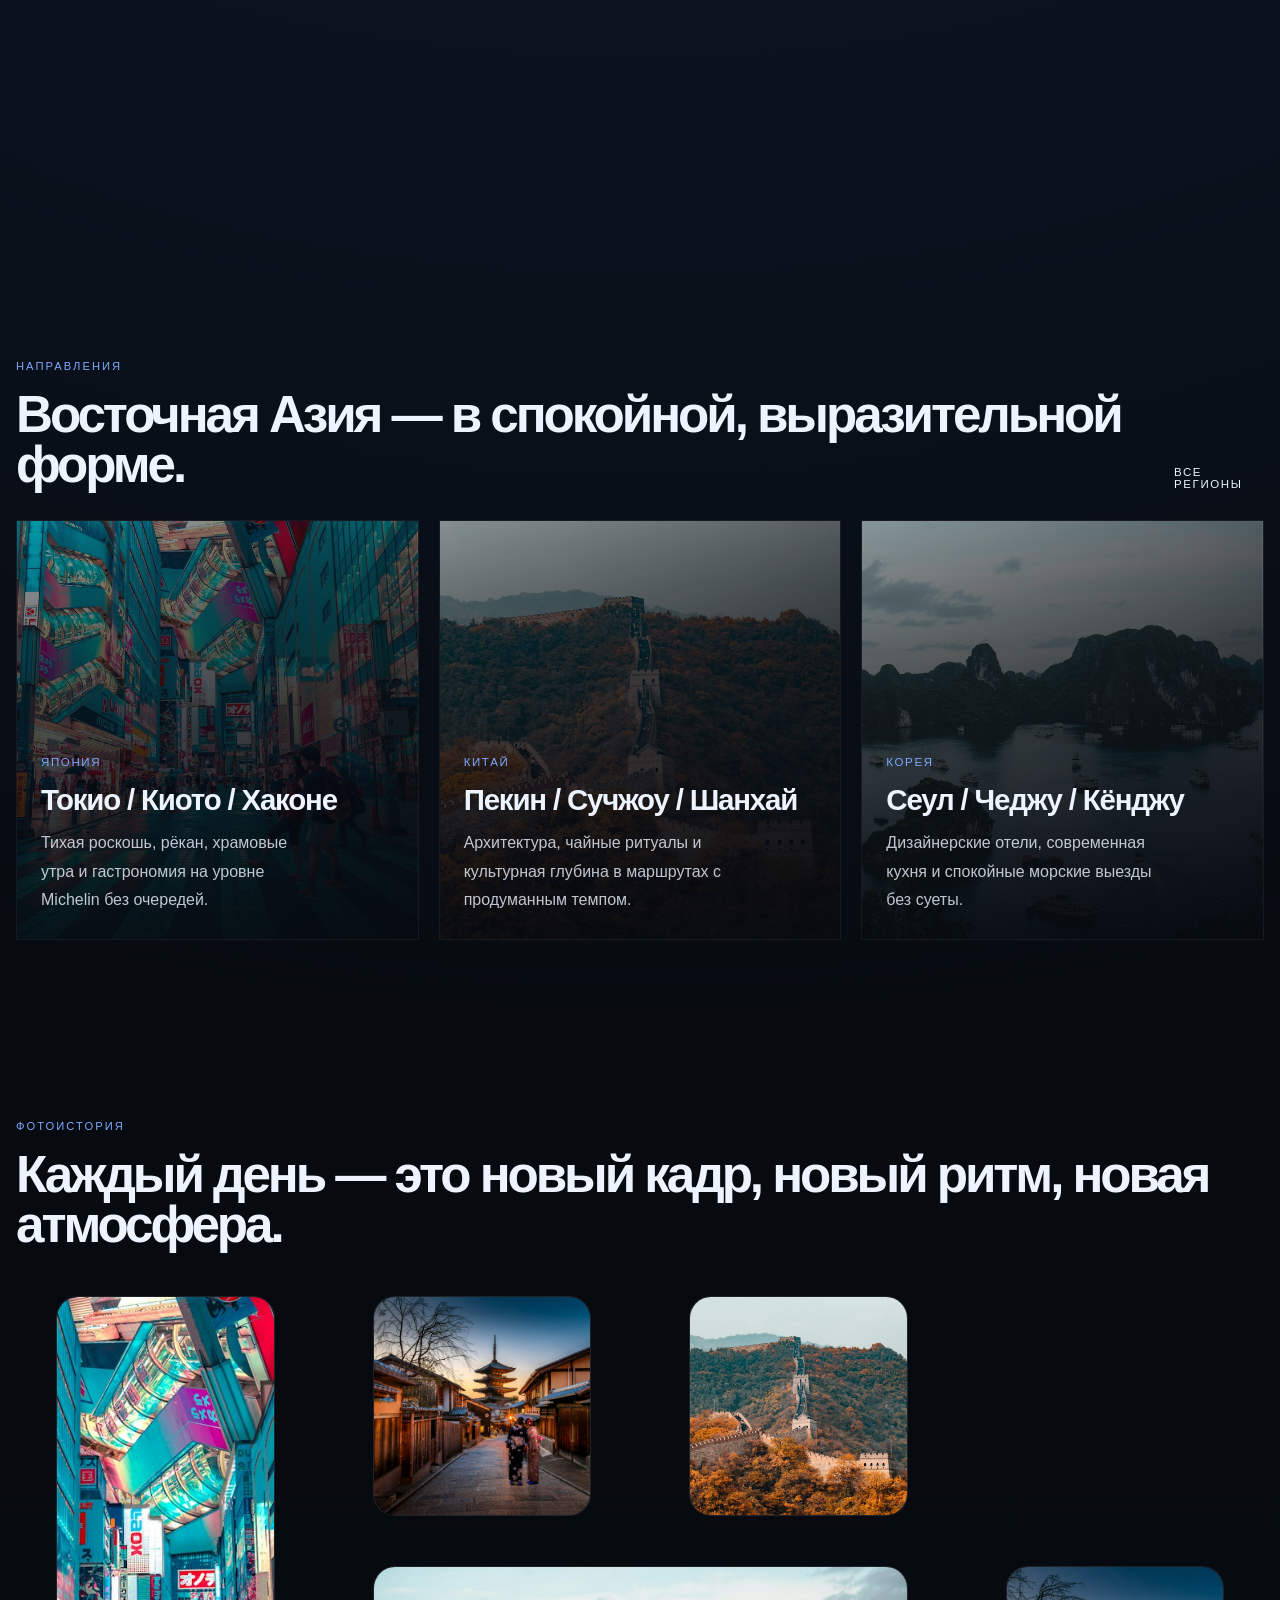
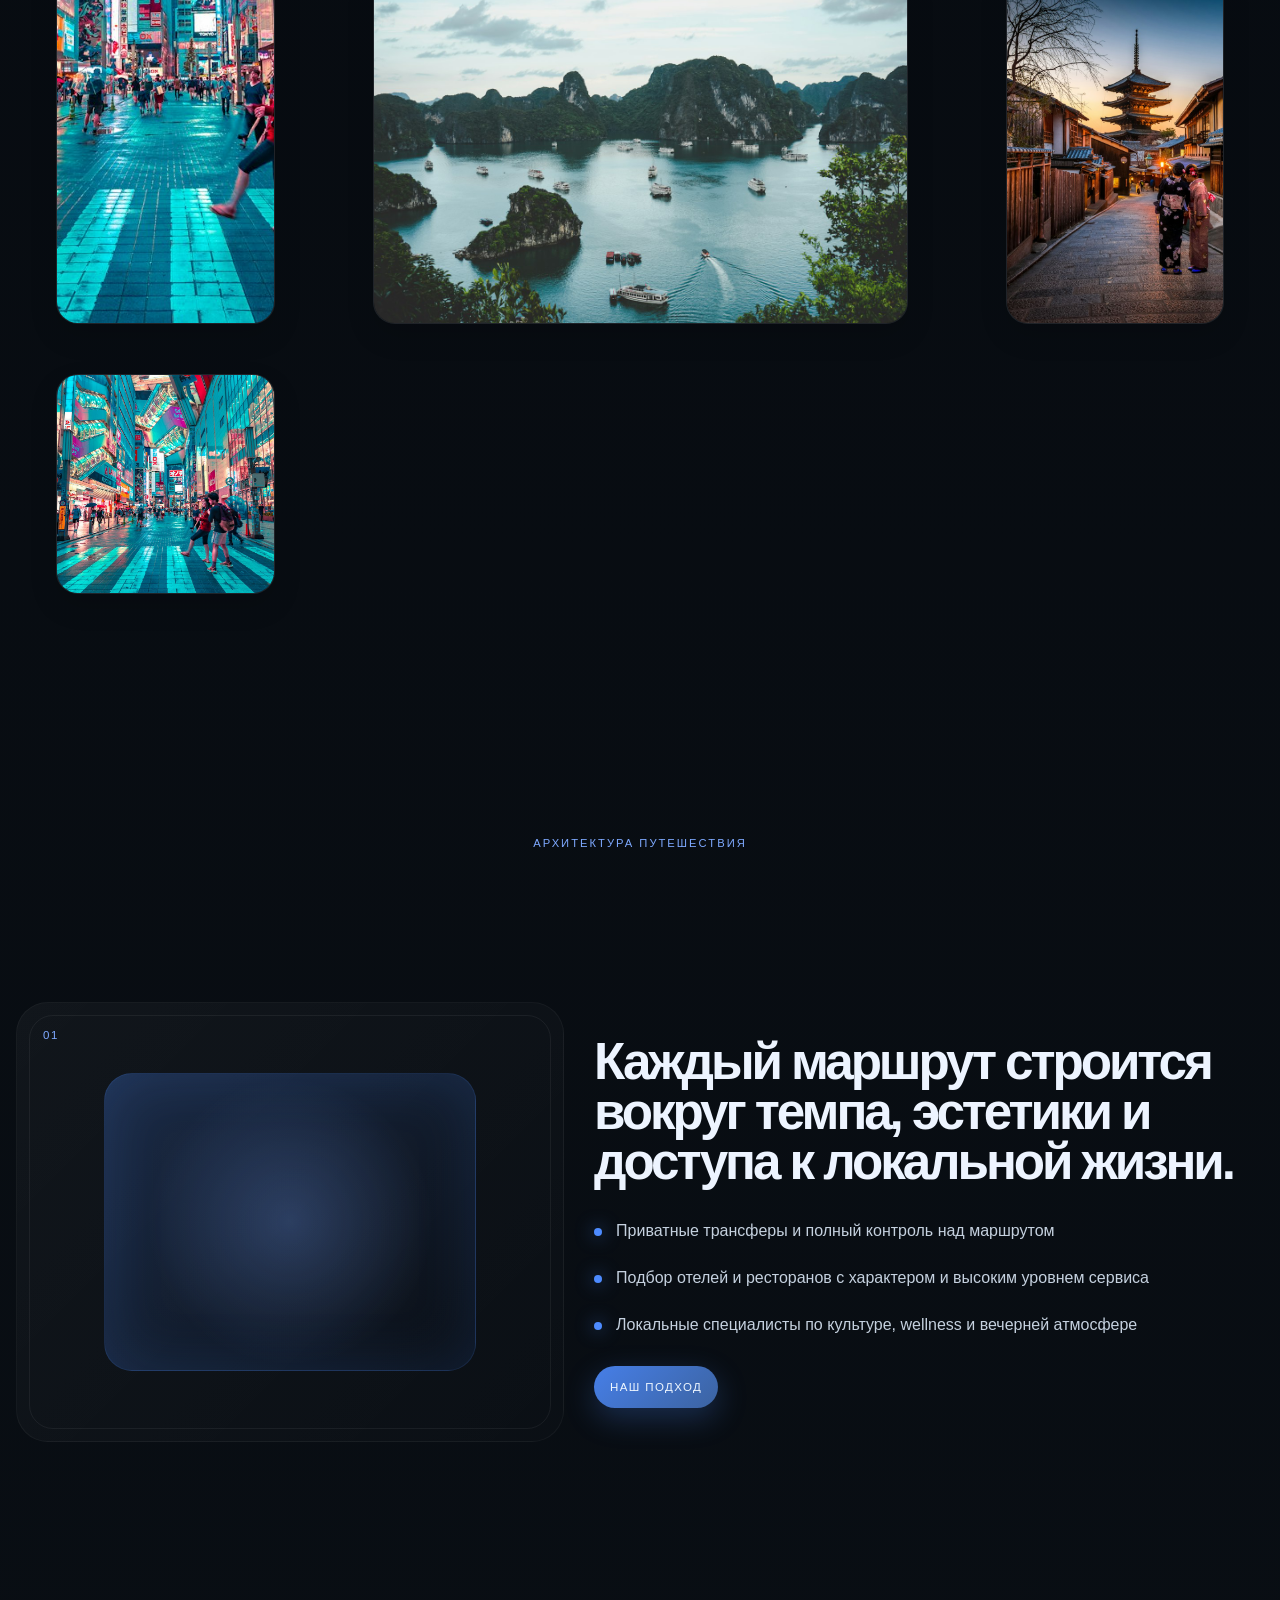
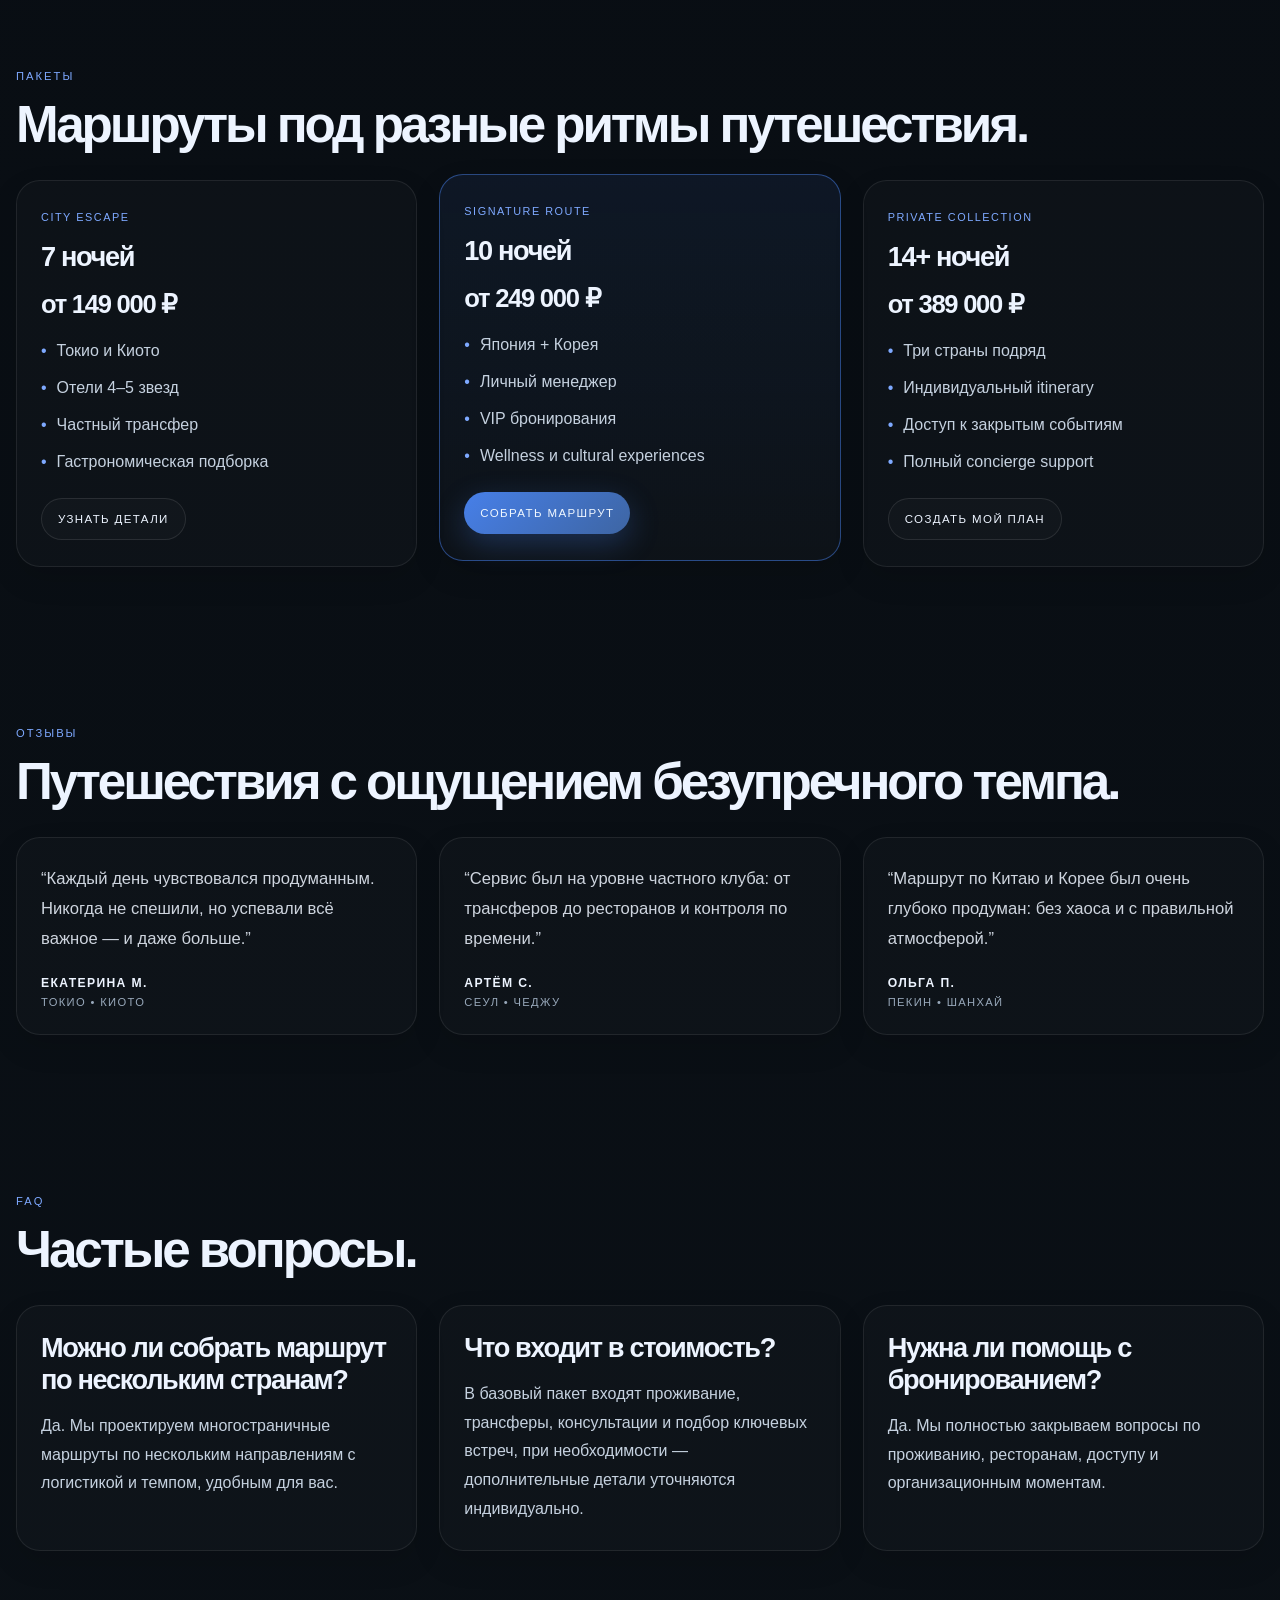
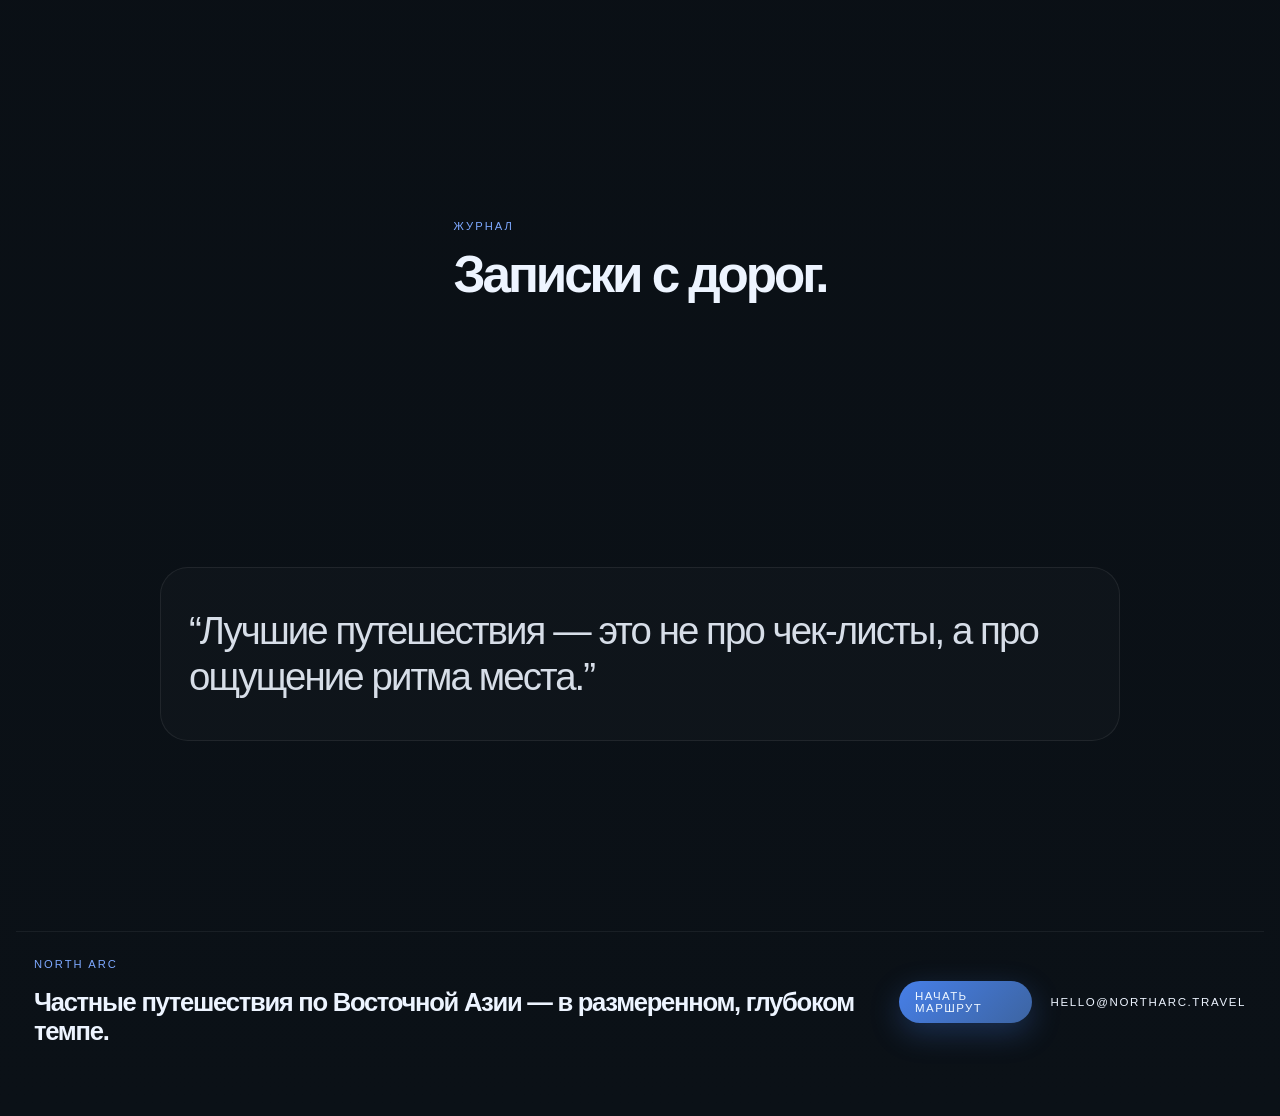
==== commit 5b070b15: "more photos" ====
--- a/index.html
+++ b/index.html
@@ -146,6 +146,36 @@
           </div>
         </section>
 
+        <section class="section photo-story" aria-label="Фотогалерея маршрутов">
+          <div class="section-head">
+            <div>
+              <p class="section-kicker">Фотоистория</p>
+              <h2>Каждый день — это новый кадр, новый ритм, новая атмосфера.</h2>
+            </div>
+          </div>
+
+          <div class="photo-grid">
+            <figure class="photo-tile photo-tile-tall">
+              <img src="assets/japan.jpg" alt="Утро в Токио" />
+            </figure>
+            <figure class="photo-tile">
+              <img src="assets/hero.jpg" alt="Панорамный вид на восточную Азию" />
+            </figure>
+            <figure class="photo-tile">
+              <img src="assets/china.jpg" alt="Архитектура Пекина" />
+            </figure>
+            <figure class="photo-tile photo-tile-wide">
+              <img src="assets/korea.jpg" alt="Пляж и море в Корее" />
+            </figure>
+            <figure class="photo-tile">
+              <img src="assets/hero.jpg" alt="Вечерний городской пейзаж" />
+            </figure>
+            <figure class="photo-tile">
+              <img src="assets/japan.jpg" alt="Храмовый дворик в Японии" />
+            </figure>
+          </div>
+        </section>
+
         <section class="section craft" id="craft">
           <div class="section-kicker">Архитектура путешествия</div>
           <div class="craft-layout">
--- a/styles.css
+++ b/styles.css
@@ -547,6 +547,56 @@
   line-height: 1.8;
 }
 
+.photo-story,
+.destination-gallery {
+  padding-top: 20px;
+}
+
+.photo-grid {
+  display: grid;
+  grid-template-columns: repeat(4, minmax(0, 1fr));
+  gap: 18px;
+}
+
+.photo-tile {
+  position: relative;
+  overflow: hidden;
+  min-height: 220px;
+  border-radius: 22px;
+  border: 1px solid rgba(255, 255, 255, 0.08);
+  background: rgba(255, 255, 255, 0.02);
+  box-shadow: 0 12px 28px rgba(0, 0, 0, 0.14);
+}
+
+.photo-tile img {
+  width: 100%;
+  height: 100%;
+  object-fit: cover;
+  transition: transform 0.4s ease, filter 0.4s ease;
+}
+
+.photo-tile:hover img {
+  transform: scale(1.04);
+  filter: saturate(1.1);
+}
+
+.photo-tile-tall {
+  grid-row: span 2;
+  min-height: 470px;
+}
+
+.photo-tile-wide {
+  grid-column: span 2;
+}
+
+.destinations-grid {
+  margin-top: 24px;
+}
+
+.compact {
+  margin-bottom: 20px;
+}
+
 .craft {
   min-height: 100vh;
   display: grid;
